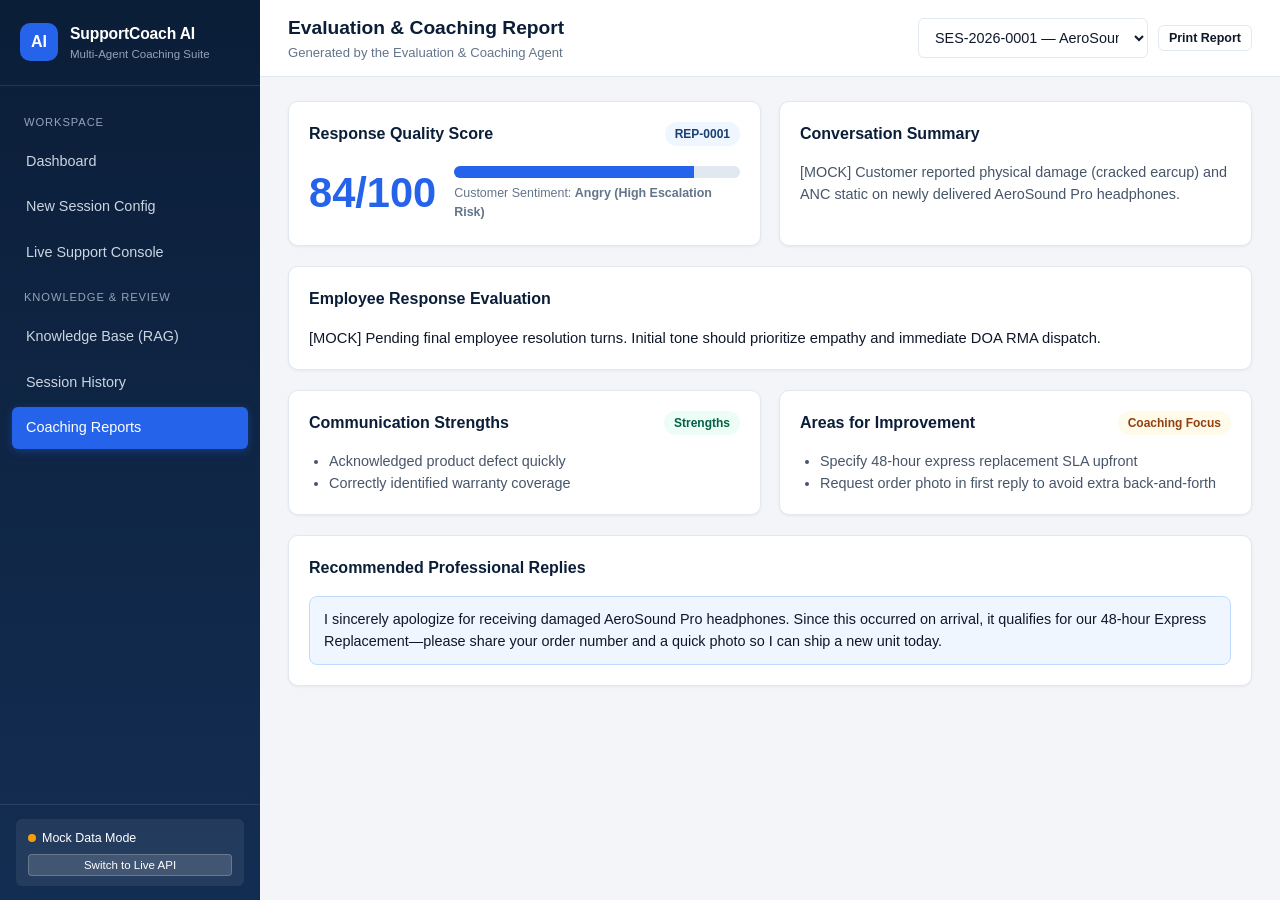
==== frontend/coaching-report.html @ ad7b9917 "feat: complete frontend UI, mock API layer, and SQL/API integration docs" ====
<!DOCTYPE html>
<html lang="en">
<head>
  <meta charset="UTF-8" />
  <meta name="viewport" content="width=device-width, initial-scale=1.0" />
  <title>Evaluation & Coaching Report | AI Customer Support Coaching</title>
  <link rel="stylesheet" href="css/style.css" />
</head>
<body>
  <div class="app-layout">
    <aside class="sidebar" id="sidebar">
      <div class="sidebar-brand">
        <div class="brand-logo">AI</div>
        <div class="brand-text">
          <h2>SupportCoach AI</h2>
          <span>Multi-Agent Coaching Suite</span>
        </div>
      </div>
      <nav class="sidebar-nav">
        <div class="nav-section-label">Workspace</div>
        <a href="dashboard.html" class="nav-link">Dashboard</a>
        <a href="session-config.html" class="nav-link">New Session Config</a>
        <a href="live-console.html" class="nav-link">Live Support Console</a>
        <div class="nav-section-label">Knowledge & Review</div>
        <a href="knowledge-base.html" class="nav-link">Knowledge Base (RAG)</a>
        <a href="session-history.html" class="nav-link">Session History</a>
        <a href="coaching-report.html" class="nav-link">Coaching Reports</a>
      </nav>
      <div class="sidebar-footer">
        <div class="api-status-box">
          <div class="api-status-row">
            <span><span class="status-dot mock" id="apiStatusDot"></span><span id="apiModeLabel">Mock Data Mode</span></span>
          </div>
          <button class="btn-mode-toggle" id="toggleApiModeBtn" type="button">Switch to Live API</button>
        </div>
      </div>
    </aside>

    <main class="main-content">
      <header class="topbar">
        <div class="topbar-left">
          <button class="mobile-menu-btn" id="sidebarToggle" type="button">☰</button>
          <div>
            <h1 class="page-title">Evaluation & Coaching Report</h1>
            <p class="page-subtitle">Generated by the Evaluation & Coaching Agent</p>
          </div>
        </div>
        <div class="topbar-actions">
          <select id="reportSessionSelect" style="width:230px;" aria-label="Select session for report"></select>
          <button class="btn btn-secondary btn-sm" id="printReportBtn" type="button">Print Report</button>
        </div>
      </header>

      <div class="page-body">
        <div class="form-grid" style="margin-bottom:20px;">
          <div class="card">
            <div class="card-header">
              <h2 class="card-title">Response Quality Score</h2>
              <span class="badge badge-info" id="repReportId">REP-—</span>
            </div>
            <div style="display:flex; align-items:center; gap:18px;">
              <div style="font-size:2.6rem; font-weight:800; color:var(--blue-600);" id="repScore">—/100</div>
              <div style="flex:1;">
                <div style="height:12px; background:#e2e8f0; border-radius:999px; overflow:hidden;">
                  <div id="repScoreBar" style="height:100%; width:0%; background:var(--blue-600); transition:width 0.4s ease;"></div>
                </div>
                <p class="helper-text" style="margin-top:6px;">Customer Sentiment: <strong id="repSentiment">—</strong></p>
              </div>
            </div>
          </div>

          <div class="card">
            <div class="card-header">
              <h2 class="card-title">Conversation Summary</h2>
            </div>
            <p id="repSummary" style="font-size:0.9rem; color:var(--text-secondary);">Loading report...</p>
          </div>
        </div>

        <div class="card" style="margin-bottom:20px;">
          <div class="card-header">
            <h2 class="card-title">Employee Response Evaluation</h2>
          </div>
          <p id="repEvalText" style="font-size:0.92rem; color:var(--text-primary);">—</p>
        </div>

        <div class="form-grid" style="margin-bottom:20px;">
          <div class="card">
            <div class="card-header">
              <h2 class="card-title">Communication Strengths</h2>
              <span class="badge badge-success">Strengths</span>
            </div>
            <ul id="repStrengths" style="padding-left:20px; font-size:0.9rem; color:var(--text-secondary);"></ul>
          </div>

          <div class="card">
            <div class="card-header">
              <h2 class="card-title">Areas for Improvement</h2>
              <span class="badge badge-warning">Coaching Focus</span>
            </div>
            <ul id="repImprovements" style="padding-left:20px; font-size:0.9rem; color:var(--text-secondary);"></ul>
          </div>
        </div>

        <div class="card">
          <div class="card-header">
            <h2 class="card-title">Recommended Professional Replies</h2>
          </div>
          <div id="repRecommendedReplies" style="display:flex; flex-direction:column; gap:10px;"></div>
        </div>
      </div>
    </main>
  </div>

  <script src="js/api.js"></script>
  <script src="js/main.js"></script>
  <script src="js/report.js"></script>
</body>
</html>
---- frontend/css/style.css ----
:root {
  --navy-900: #0b1e38;
  --navy-800: #132d52;
  --navy-700: #1b3f73;
  --blue-600: #2563eb;
  --blue-500: #3b82f6;
  --blue-50: #eff6ff;
  --bg-page: #f3f5f9;
  --bg-card: #ffffff;
  --text-primary: #0f172a;
  --text-secondary: #475569;
  --text-muted: #64748b;
  --border-color: #e2e8f0;
  --success: #10b981;
  --success-bg: #ecfdf5;
  --warning: #f59e0b;
  --warning-bg: #fffbeb;
  --danger: #ef4444;
  --danger-bg: #fef2f2;
  --radius-sm: 6px;
  --radius-md: 10px;
  --radius-lg: 14px;
  --shadow-sm: 0 1px 3px rgba(15, 23, 42, 0.06);
  --shadow-md: 0 4px 14px rgba(15, 23, 42, 0.08);
  --sidebar-width: 260px;
  --transition: 0.2s ease;
}

*, *::before, *::after {
  box-sizing: border-box;
  margin: 0;
  padding: 0;
}

body {
  font-family: 'Inter', -apple-system, BlinkMacSystemFont, 'Segoe UI', Roboto, sans-serif;
  background-color: var(--bg-page);
  color: var(--text-primary);
  line-height: 1.5;
  min-height: 100vh;
}

a {
  text-decoration: none;
  color: inherit;
}

/* App Shell */
.app-layout {
  display: flex;
  min-height: 100vh;
}

/* Sidebar */
.sidebar {
  width: var(--sidebar-width);
  background: linear-gradient(180deg, var(--navy-900) 0%, var(--navy-800) 100%);
  color: #ffffff;
  display: flex;
  flex-direction: column;
  position: fixed;
  top: 0;
  bottom: 0;
  left: 0;
  z-index: 100;
  transition: transform var(--transition);
}

.sidebar-brand {
  padding: 22px 20px;
  border-bottom: 1px solid rgba(255, 255, 255, 0.1);
  display: flex;
  align-items: center;
  gap: 12px;
}

.brand-logo {
  width: 38px;
  height: 38px;
  border-radius: 10px;
  background: var(--blue-600);
  display: grid;
  place-items: center;
  font-weight: 700;
  font-size: 1rem;
  flex-shrink: 0;
}

.brand-text h2 {
  font-size: 0.98rem;
  font-weight: 700;
  letter-spacing: -0.01em;
}

.brand-text span {
  font-size: 0.72rem;
  color: #94a3b8;
  display: block;
}

.sidebar-nav {
  flex: 1;
  padding: 16px 12px;
  display: flex;
  flex-direction: column;
  gap: 4px;
  overflow-y: auto;
}

.nav-section-label {
  font-size: 0.7rem;
  text-transform: uppercase;
  letter-spacing: 0.08em;
  color: #94a3b8;
  padding: 12px 12px 6px;
}

.nav-link {
  display: flex;
  align-items: center;
  gap: 10px;
  padding: 10px 14px;
  border-radius: var(--radius-sm);
  color: #cbd5e1;
  font-size: 0.9rem;
  font-weight: 500;
  transition: background var(--transition), color var(--transition);
}

.nav-link:hover {
  background: rgba(255, 255, 255, 0.08);
  color: #ffffff;
}

.nav-link.active {
  background: var(--blue-600);
  color: #ffffff;
  box-shadow: 0 2px 8px rgba(37, 99, 235, 0.35);
}

.sidebar-footer {
  padding: 14px 16px;
  border-top: 1px solid rgba(255, 255, 255, 0.1);
  font-size: 0.78rem;
}

.api-status-box {
  background: rgba(255, 255, 255, 0.07);
  padding: 10px 12px;
  border-radius: var(--radius-sm);
  display: flex;
  flex-direction: column;
  gap: 6px;
}

.api-status-row {
  display: flex;
  align-items: center;
  justify-content: space-between;
}

.status-dot {
  width: 8px;
  height: 8px;
  border-radius: 50%;
  display: inline-block;
  margin-right: 6px;
}

.status-dot.mock { background: var(--warning); }
.status-dot.live { background: var(--success); }

.btn-mode-toggle {
  background: rgba(255, 255, 255, 0.14);
  border: 1px solid rgba(255, 255, 255, 0.2);
  color: #fff;
  font-size: 0.72rem;
  padding: 4px 8px;
  border-radius: 4px;
  cursor: pointer;
}

.btn-mode-toggle:hover {
  background: rgba(255, 255, 255, 0.24);
}

/* Main Content */
.main-content {
  flex: 1;
  margin-left: var(--sidebar-width);
  display: flex;
  flex-direction: column;
  min-width: 0;
}

.topbar {
  background: var(--bg-card);
  border-bottom: 1px solid var(--border-color);
  padding: 14px 28px;
  display: flex;
  align-items: center;
  justify-content: space-between;
  gap: 16px;
  position: sticky;
  top: 0;
  z-index: 50;
}

.topbar-left {
  display: flex;
  align-items: center;
  gap: 12px;
}

.mobile-menu-btn {
  display: none;
  background: transparent;
  border: 1px solid var(--border-color);
  border-radius: var(--radius-sm);
  padding: 6px 10px;
  font-size: 1.1rem;
  cursor: pointer;
}

.page-title {
  font-size: 1.2rem;
  font-weight: 700;
  color: var(--navy-900);
}

.page-subtitle {
  font-size: 0.82rem;
  color: var(--text-muted);
}

.topbar-actions {
  display: flex;
  align-items: center;
  gap: 10px;
}

.page-body {
  padding: 24px 28px;
  flex: 1;
}

/* Cards */
.card {
  background: var(--bg-card);
  border: 1px solid var(--border-color);
  border-radius: var(--radius-md);
  box-shadow: var(--shadow-sm);
  padding: 20px;
}

.card-header {
  display: flex;
  align-items: center;
  justify-content: space-between;
  margin-bottom: 16px;
  gap: 12px;
}

.card-title {
  font-size: 1rem;
  font-weight: 600;
  color: var(--navy-900);
}

/* Buttons */
.btn {
  display: inline-flex;
  align-items: center;
  justify-content: center;
  gap: 8px;
  padding: 9px 16px;
  border-radius: var(--radius-sm);
  font-size: 0.88rem;
  font-weight: 600;
  border: 1px solid transparent;
  cursor: pointer;
  transition: all var(--transition);
}

.btn:disabled {
  opacity: 0.6;
  cursor: not-allowed;
}

.btn-primary {
  background: var(--blue-600);
  color: #ffffff;
}

.btn-primary:hover:not(:disabled) {
  background: var(--navy-700);
}

.btn-secondary {
  background: #ffffff;
  color: var(--text-primary);
  border-color: var(--border-color);
}

.btn-secondary:hover:not(:disabled) {
  background: var(--bg-page);
}

.btn-danger {
  background: var(--danger-bg);
  color: var(--danger);
  border-color: #fecaca;
}

.btn-danger:hover:not(:disabled) {
  background: var(--danger);
  color: #ffffff;
}

.btn-sm {
  padding: 5px 10px;
  font-size: 0.78rem;
}

/* Badges */
.badge {
  display: inline-flex;
  align-items: center;
  gap: 5px;
  padding: 3px 10px;
  border-radius: 999px;
  font-size: 0.75rem;
  font-weight: 600;
  text-transform: capitalize;
}

.badge-success { background: var(--success-bg); color: #065f46; }
.badge-warning { background: var(--warning-bg); color: #92400e; }
.badge-danger  { background: var(--danger-bg); color: #991b1b; }
.badge-info    { background: var(--blue-50); color: var(--navy-700); }
.badge-neutral { background: #f1f5f9; color: var(--text-secondary); }

/* Forms */
.form-grid {
  display: grid;
  grid-template-columns: repeat(2, minmax(0, 1fr));
  gap: 18px;
}

.form-group {
  display: flex;
  flex-direction: column;
  gap: 6px;
}

.form-group.full-width {
  grid-column: 1 / -1;
}

label {
  font-size: 0.85rem;
  font-weight: 600;
  color: var(--navy-900);
}

.required { color: var(--danger); }

input[type="text"],
input[type="search"],
input[type="file"],
select,
textarea {
  width: 100%;
  padding: 10px 12px;
  border: 1px solid var(--border-color);
  border-radius: var(--radius-sm);
  font-family: inherit;
  font-size: 0.9rem;
  color: var(--text-primary);
  background: #ffffff;
  transition: border-color var(--transition), box-shadow var(--transition);
}

input:focus, select:focus, textarea:focus {
  outline: none;
  border-color: var(--blue-500);
  box-shadow: 0 0 0 3px rgba(59, 130, 246, 0.15);
}

.error-text {
  font-size: 0.78rem;
  color: var(--danger);
  min-height: 16px;
}

.helper-text {
  font-size: 0.78rem;
  color: var(--text-muted);
}

/* Tables */
.table-responsive {
  overflow-x: auto;
}

table {
  width: 100%;
  border-collapse: collapse;
  font-size: 0.88rem;
}

th, td {
  text-align: left;
  padding: 12px 14px;
  border-bottom: 1px solid var(--border-color);
}

th {
  font-size: 0.76rem;
  text-transform: uppercase;
  letter-spacing: 0.04em;
  color: var(--text-muted);
  background: #f8fafc;
  font-weight: 700;
}

tbody tr:hover {
  background: #f8fafc;
}

/* Loading & Toast */
.spinner {
  width: 18px;
  height: 18px;
  border: 2.5px solid #cbd5e1;
  border-top-color: var(--blue-600);
  border-radius: 50%;
  animation: spin 0.75s linear infinite;
  display: inline-block;
}

@keyframes spin {
  to { transform: rotate(360deg); }
}

.toast-container {
  position: fixed;
  bottom: 20px;
  right: 20px;
  display: flex;
  flex-direction: column;
  gap: 8px;
  z-index: 999;
}

.toast {
  background: var(--navy-900);
  color: #ffffff;
  padding: 12px 18px;
  border-radius: var(--radius-sm);
  box-shadow: var(--shadow-md);
  font-size: 0.86rem;
  border-left: 4px solid var(--blue-500);
  max-width: 360px;
}

.toast.success { border-left-color: var(--success); }
.toast.error   { border-left-color: var(--danger); }
.toast.warning { border-left-color: var(--warning); }

.hidden { display: none !important; }

/* Responsive */
@media (max-width: 992px) {
  .sidebar {
    transform: translateX(-100%);
  }
  .sidebar.open {
    transform: translateX(0);
  }
  .main-content {
    margin-left: 0;
  }
  .mobile-menu-btn {
    display: inline-flex;
  }
  .form-grid {
    grid-template-columns: 1fr;
  }
}
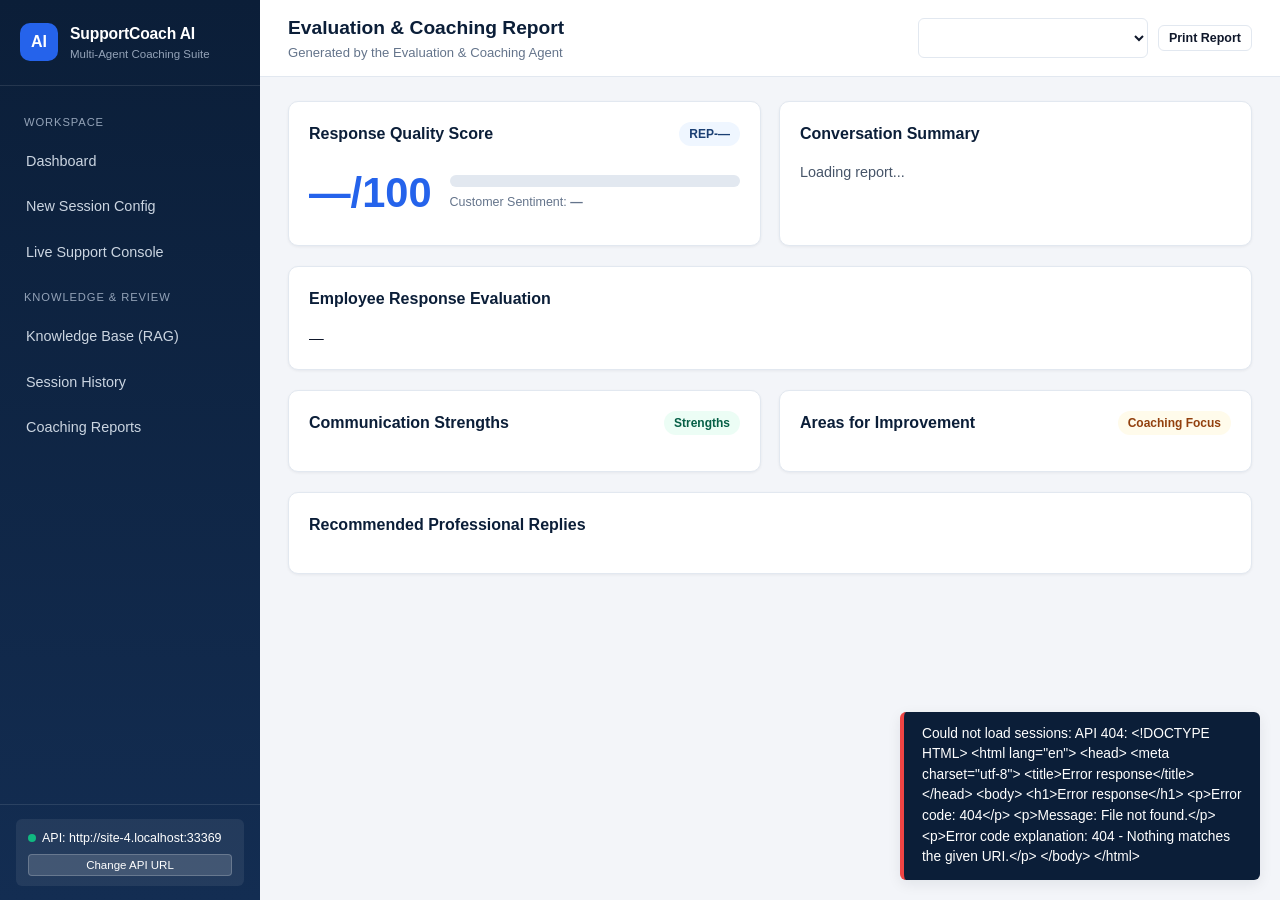
==== commit db570bf0: "implemented backend and integratd with the frontend and rag_service and implemented database with su" ====
--- a/frontend/coaching-report.html
+++ b/frontend/coaching-report.html
@@ -18,20 +18,20 @@
       </div>
       <nav class="sidebar-nav">
         <div class="nav-section-label">Workspace</div>
-        <a href="dashboard.html" class="nav-link">Dashboard</a>
-        <a href="session-config.html" class="nav-link">New Session Config</a>
-        <a href="live-console.html" class="nav-link">Live Support Console</a>
+        <a href="dashboard" class="nav-link">Dashboard</a>
+        <a href="session-config" class="nav-link">New Session Config</a>
+        <a href="live-console" class="nav-link">Live Support Console</a>
         <div class="nav-section-label">Knowledge & Review</div>
-        <a href="knowledge-base.html" class="nav-link">Knowledge Base (RAG)</a>
-        <a href="session-history.html" class="nav-link">Session History</a>
-        <a href="coaching-report.html" class="nav-link">Coaching Reports</a>
+        <a href="knowledge-base" class="nav-link">Knowledge Base (RAG)</a>
+        <a href="session-history" class="nav-link">Session History</a>
+        <a href="coaching-report" class="nav-link">Coaching Reports</a>
       </nav>
       <div class="sidebar-footer">
         <div class="api-status-box">
           <div class="api-status-row">
-            <span><span class="status-dot mock" id="apiStatusDot"></span><span id="apiModeLabel">Mock Data Mode</span></span>
+            <span><span class="status-dot live" id="apiStatusDot"></span><span id="apiModeLabel">Live API</span></span>
           </div>
-          <button class="btn-mode-toggle" id="toggleApiModeBtn" type="button">Switch to Live API</button>
+          <button class="btn-mode-toggle" id="toggleApiModeBtn" type="button">Change API URL</button>
         </div>
       </div>
     </aside>
@@ -112,8 +112,8 @@
     </main>
   </div>
 
-  <script src="js/api.js"></script>
-  <script src="js/main.js"></script>
-  <script src="js/report.js"></script>
+  <script src="js/api.js?v=3.0"></script>
+  <script src="js/main.js?v=3.0"></script>
+  <script src="js/report.js?v=3.0"></script>
 </body>
 </html>
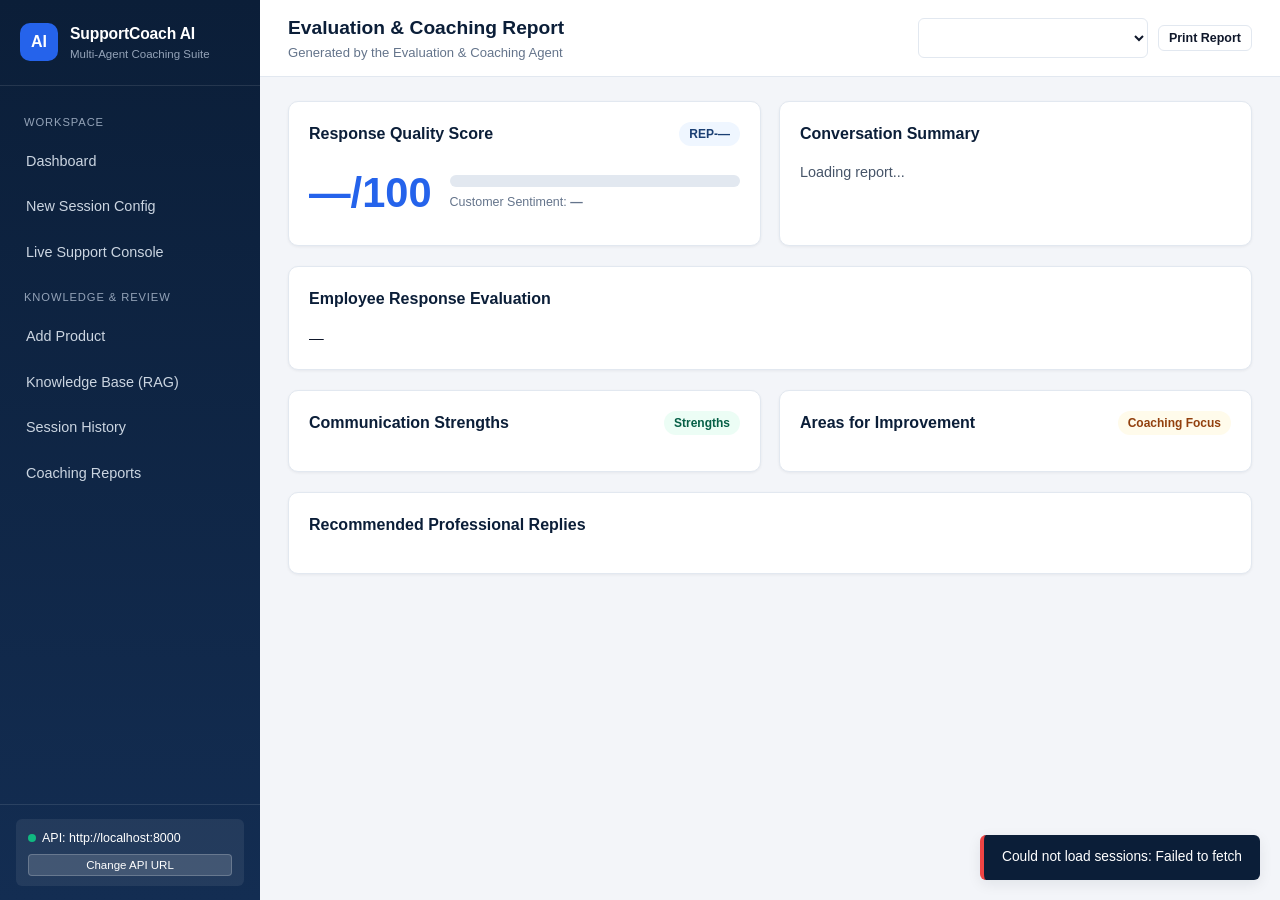
==== commit 3e709da6: "add product creation support, expand RAG file types, and update Groq model config" ====
--- a/frontend/coaching-report.html
+++ b/frontend/coaching-report.html
@@ -22,6 +22,7 @@
         <a href="session-config" class="nav-link">New Session Config</a>
         <a href="live-console" class="nav-link">Live Support Console</a>
         <div class="nav-section-label">Knowledge & Review</div>
+        <a href="add-product" class="nav-link">Add Product</a>
         <a href="knowledge-base" class="nav-link">Knowledge Base (RAG)</a>
         <a href="session-history" class="nav-link">Session History</a>
         <a href="coaching-report" class="nav-link">Coaching Reports</a>
